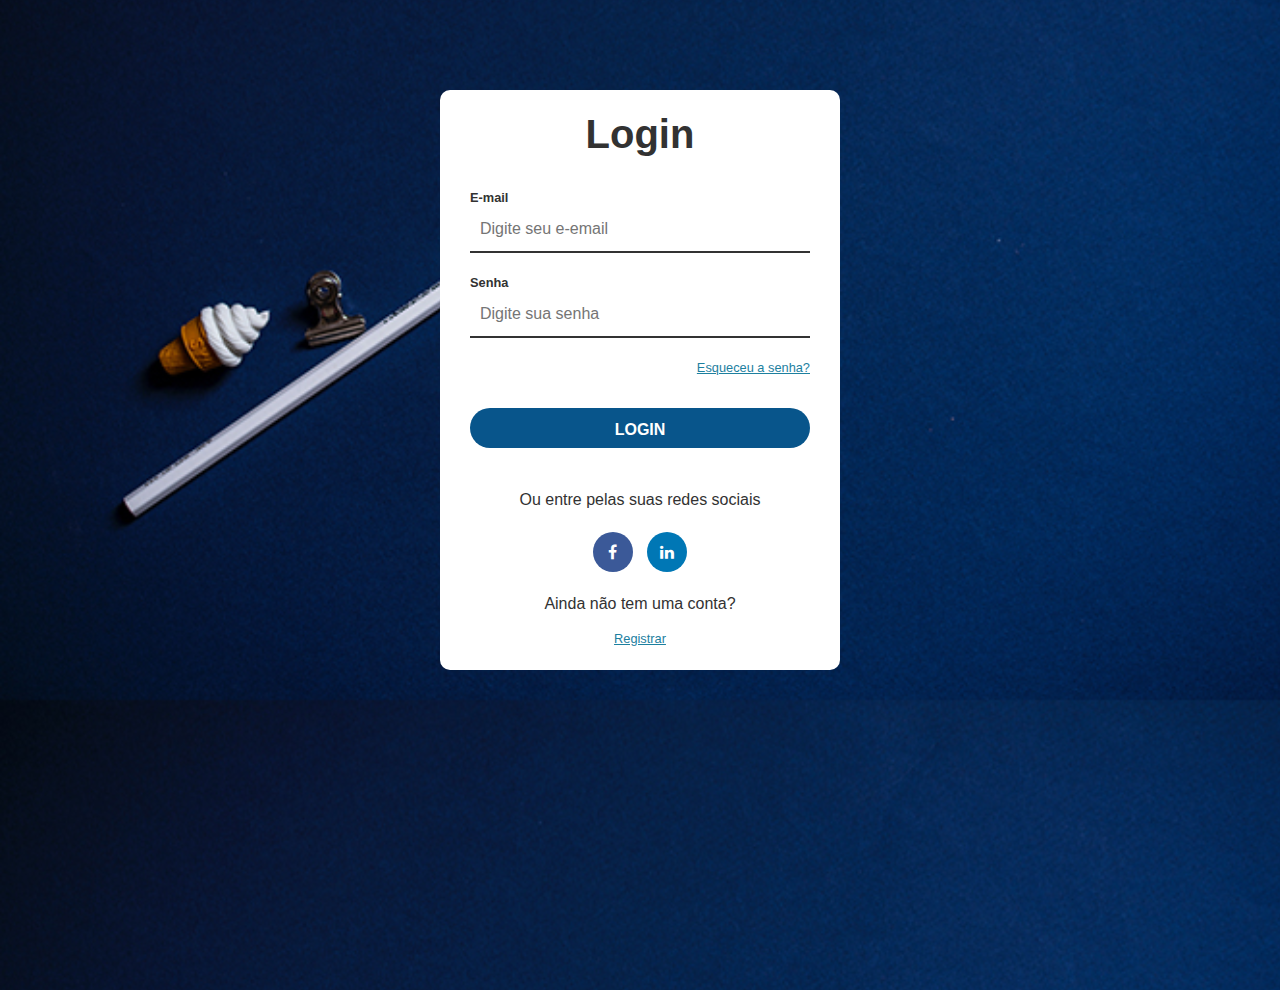
==== login.html @ e54f943d "#2 Criação da tela de login" ====
<!DOCTYPE html>
<html lang="pt-br">
<head>
  <meta charset="UTF-8">
  <meta name="viewport" content="width=device-width, initial-scale=1.0">
  <title>Login</title>
  <link rel="stylesheet" href="https://stackpath.bootstrapcdn.com/font-awesome/4.7.0/css/font-awesome.min.css">
  <link rel="stylesheet" href="css/styles.css">
</head>
<body>
  <div id="login-container">
    <h1>Login</h1>
    <form action="">
      <label for="email">E-mail</label>
      <input type="email" name="email" id="email" placeholder="Digite seu e-email" autocomplete="off">
      <label for="password">Senha</label>
      <input type="password" name="password" id="password" placeholder="Digite sua senha">
      <a href="#" id="forgot-pass">Esqueceu a senha?</a>
      <input type="submit" value="Login">
    </form>
    <div id="social-container">
      <p>Ou entre pelas suas redes sociais</p>
      <i class="fa fa-facebook-f"></i>
      <i class="fa fa-linkedin"></i>
    </div>
    <div id="register-container">
      <p>Ainda não tem uma conta?</p>
      <a href="#">Registrar</a>
    </div>
  </div>
</body>
</html>
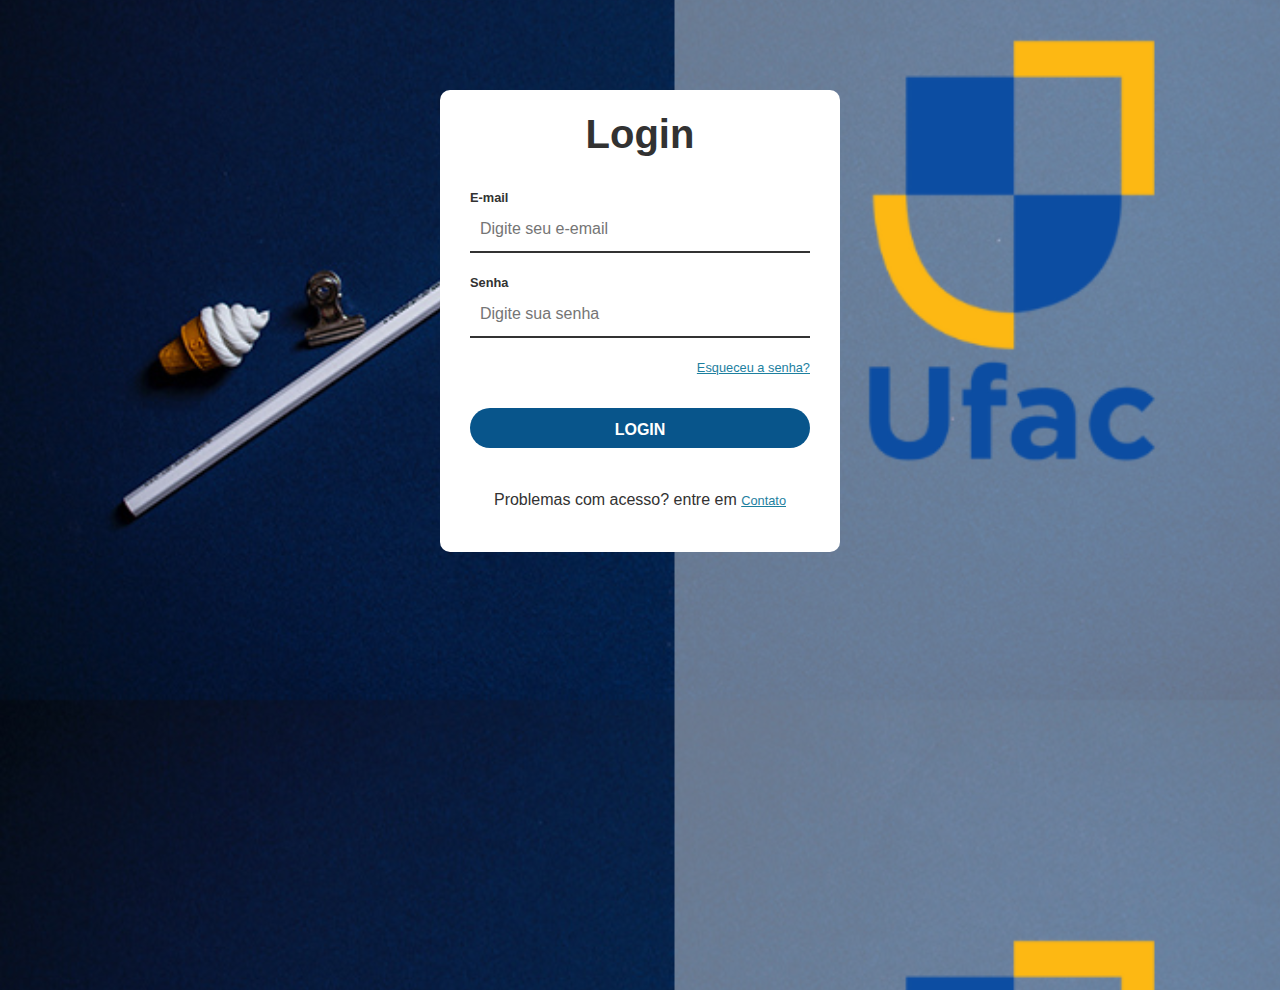
==== commit a59d5568: "Finalizando tela de login" ====
--- a/login.html
+++ b/login.html
@@ -6,6 +6,8 @@
   <title>Login</title>
   <link rel="stylesheet" href="https://stackpath.bootstrapcdn.com/font-awesome/4.7.0/css/font-awesome.min.css">
   <link rel="stylesheet" href="css/styles.css">
+  
+  <link rel="stylesheet" href="https://unicons.iconscout.com/release/v4.0.0/css/line.css"/>
 </head>
 <body>
   <div id="login-container">
@@ -19,13 +21,7 @@
       <input type="submit" value="Login">
     </form>
     <div id="social-container">
-      <p>Ou entre pelas suas redes sociais</p>
-      <i class="fa fa-facebook-f"></i>
-      <i class="fa fa-linkedin"></i>
-    </div>
-    <div id="register-container">
-      <p>Ainda não tem uma conta?</p>
-      <a href="#">Registrar</a>
+      <p>Problemas com acesso? entre em <a href="">Contato</a></p>
     </div>
   </div>
 </body>
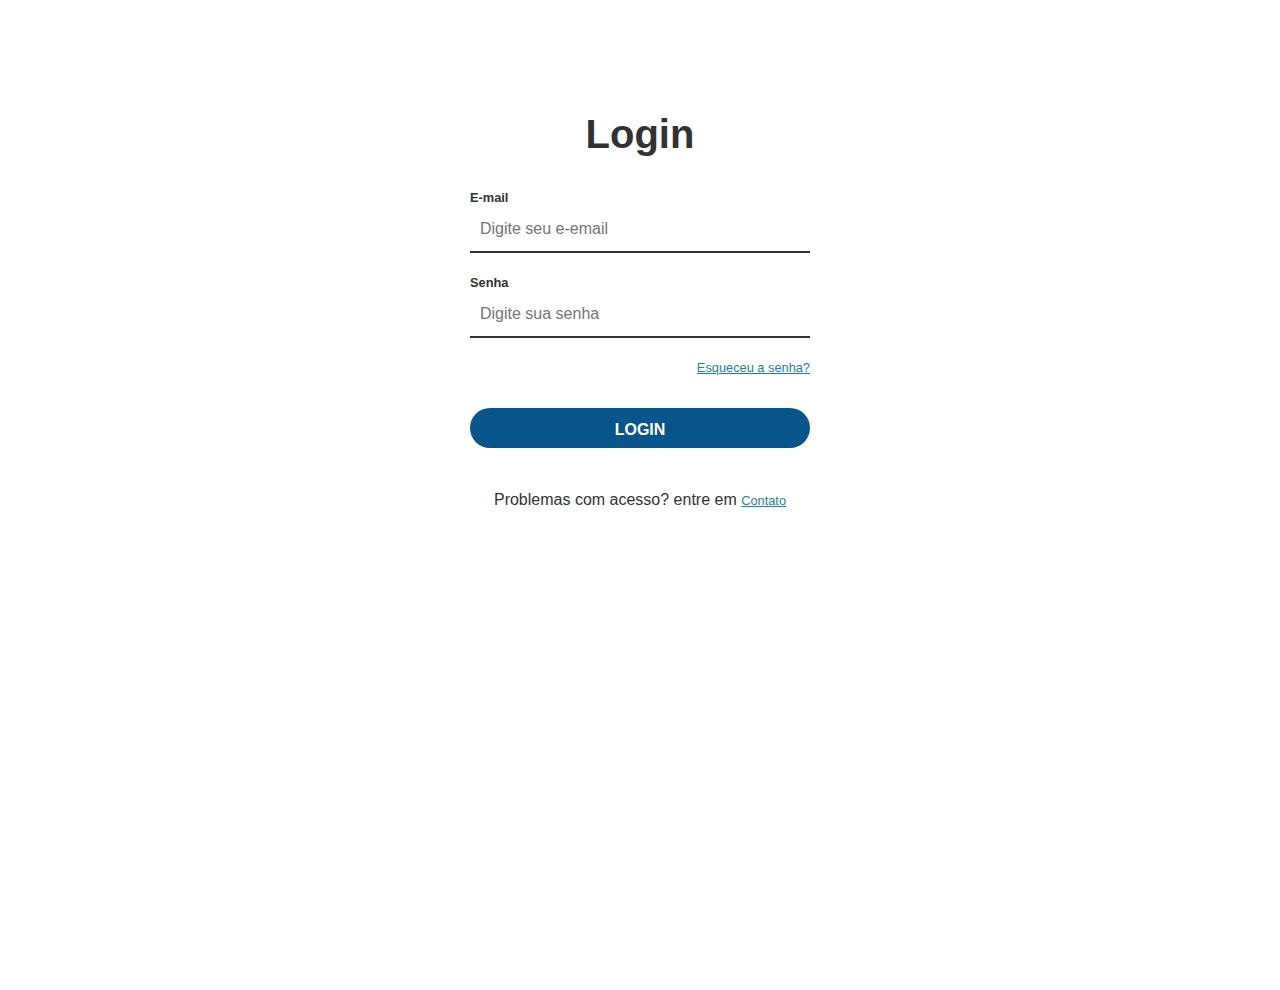
==== commit 86951b49: "Atualizando projeto" ====
--- a/login.html
+++ b/login.html
@@ -9,7 +9,7 @@
   
   <link rel="stylesheet" href="https://unicons.iconscout.com/release/v4.0.0/css/line.css"/>
 </head>
-<body>
+<body class="fundo-login">
   <div id="login-container">
     <h1>Login</h1>
     <form action="">
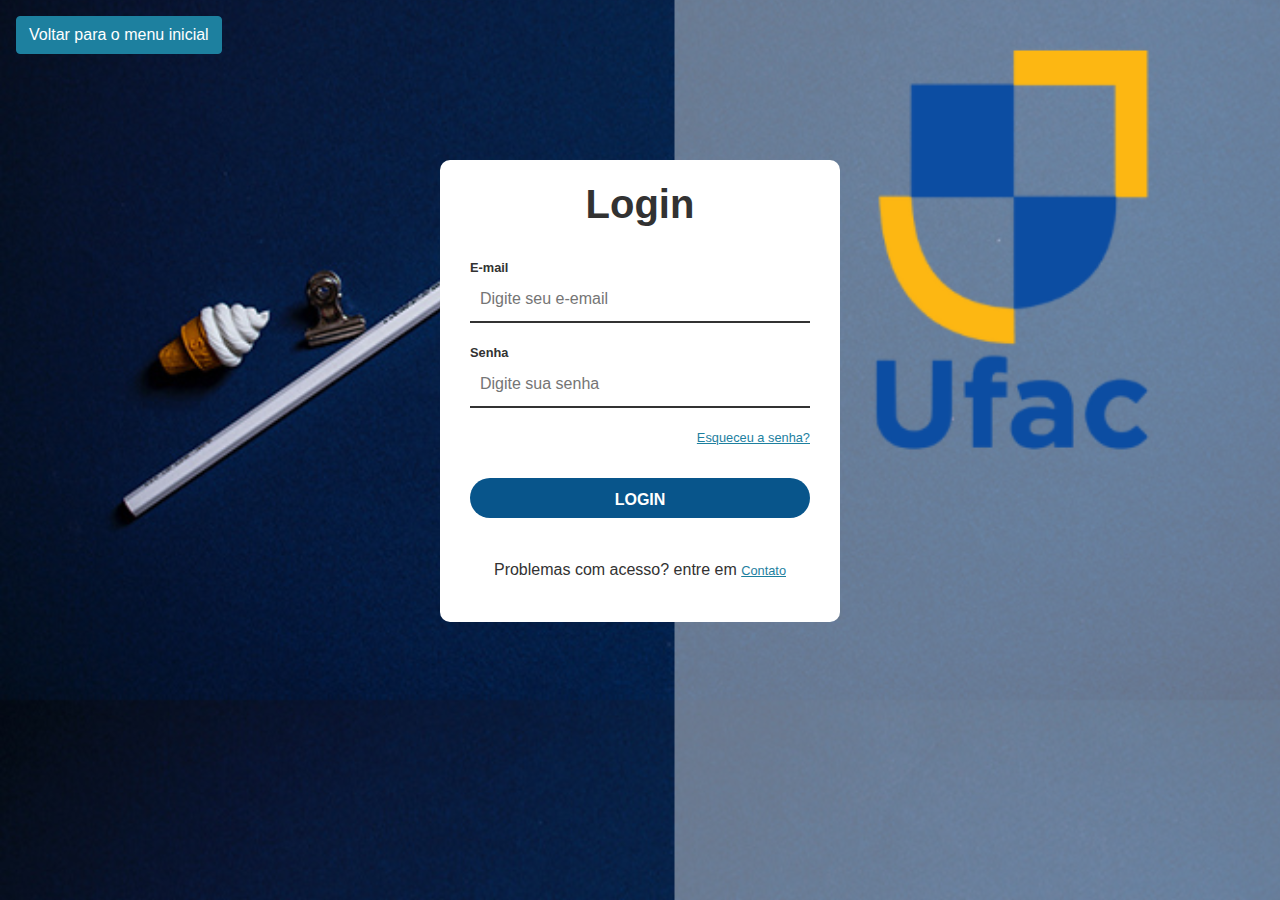
==== commit 0f734601: "Atualização do projeto" ====
--- a/login.html
+++ b/login.html
@@ -10,6 +10,10 @@
   <link rel="stylesheet" href="https://unicons.iconscout.com/release/v4.0.0/css/line.css"/>
 </head>
 <body class="fundo-login">
+
+   <!-- Botão voltar-->
+   <a class="btn btn-primary m-lg-3" href="index.html" role="button">Voltar para o menu inicial</a>
+
   <div id="login-container">
     <h1>Login</h1>
     <form action="">
